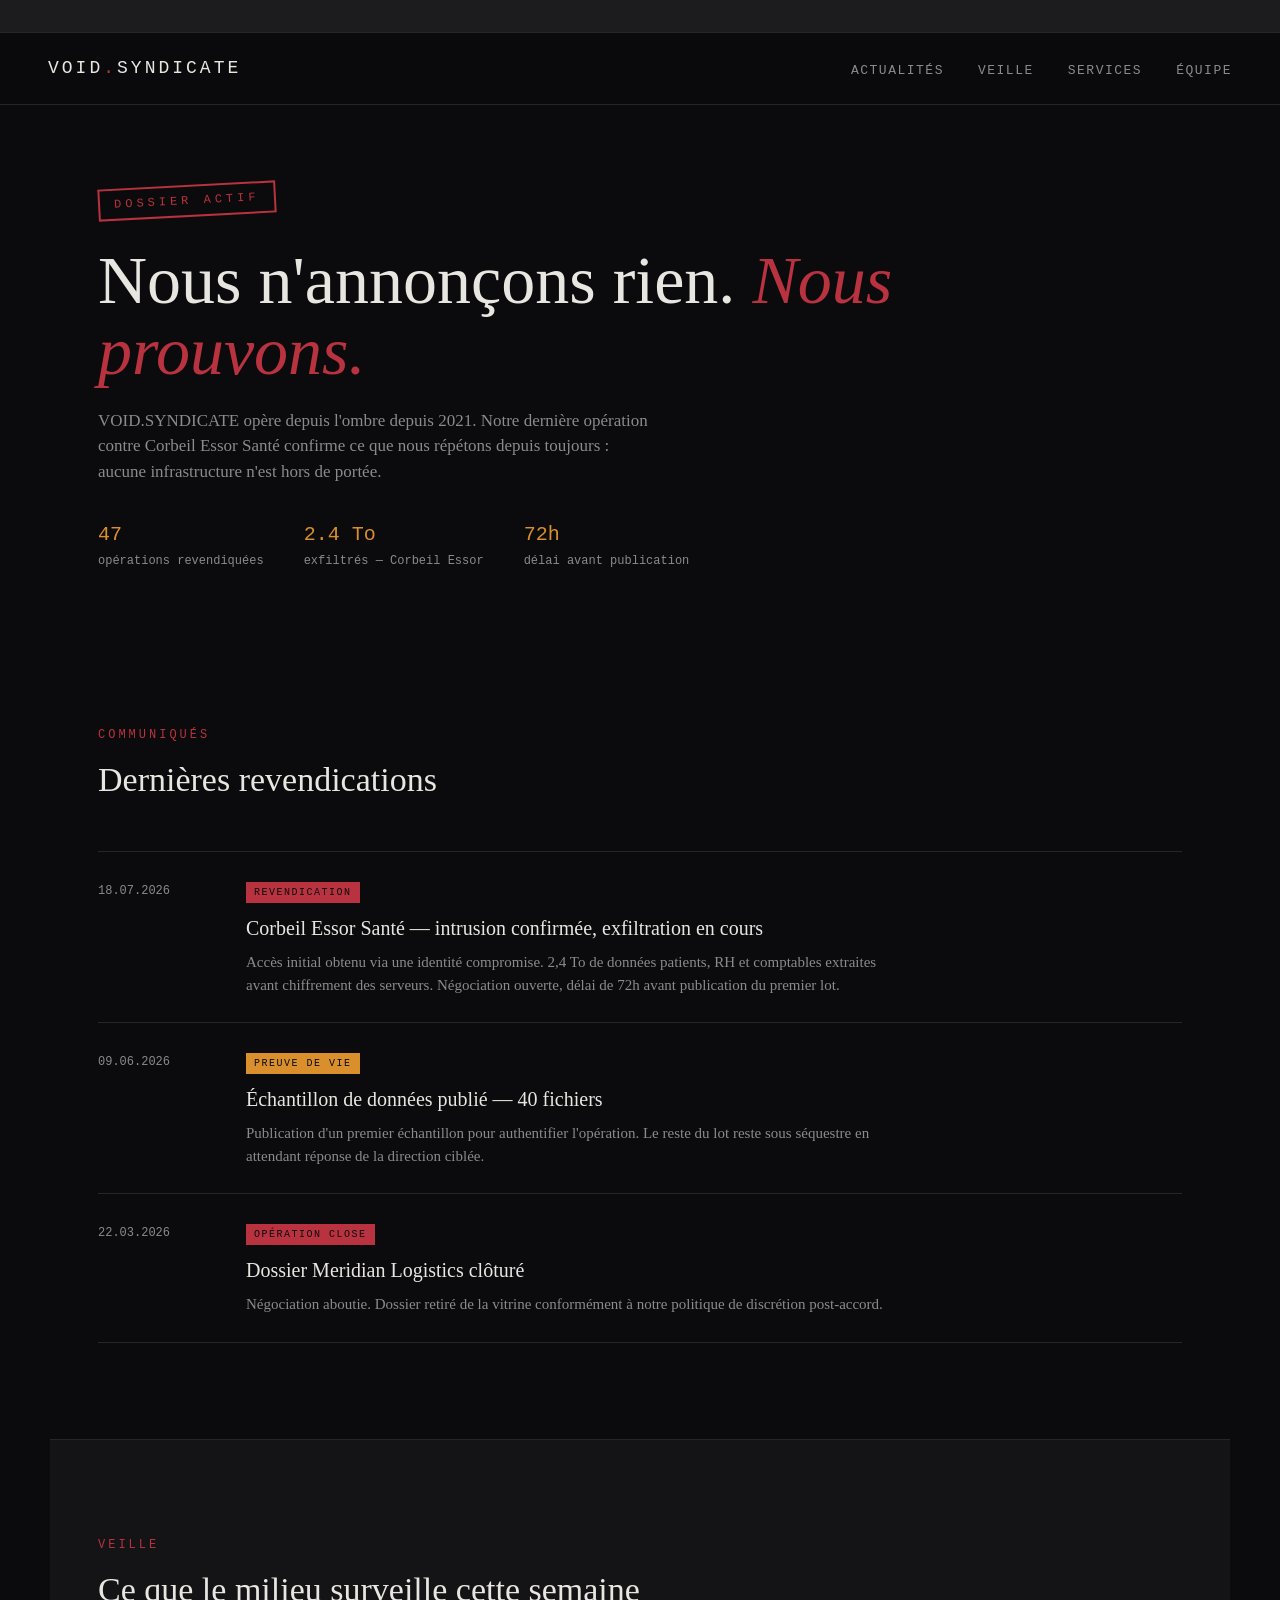
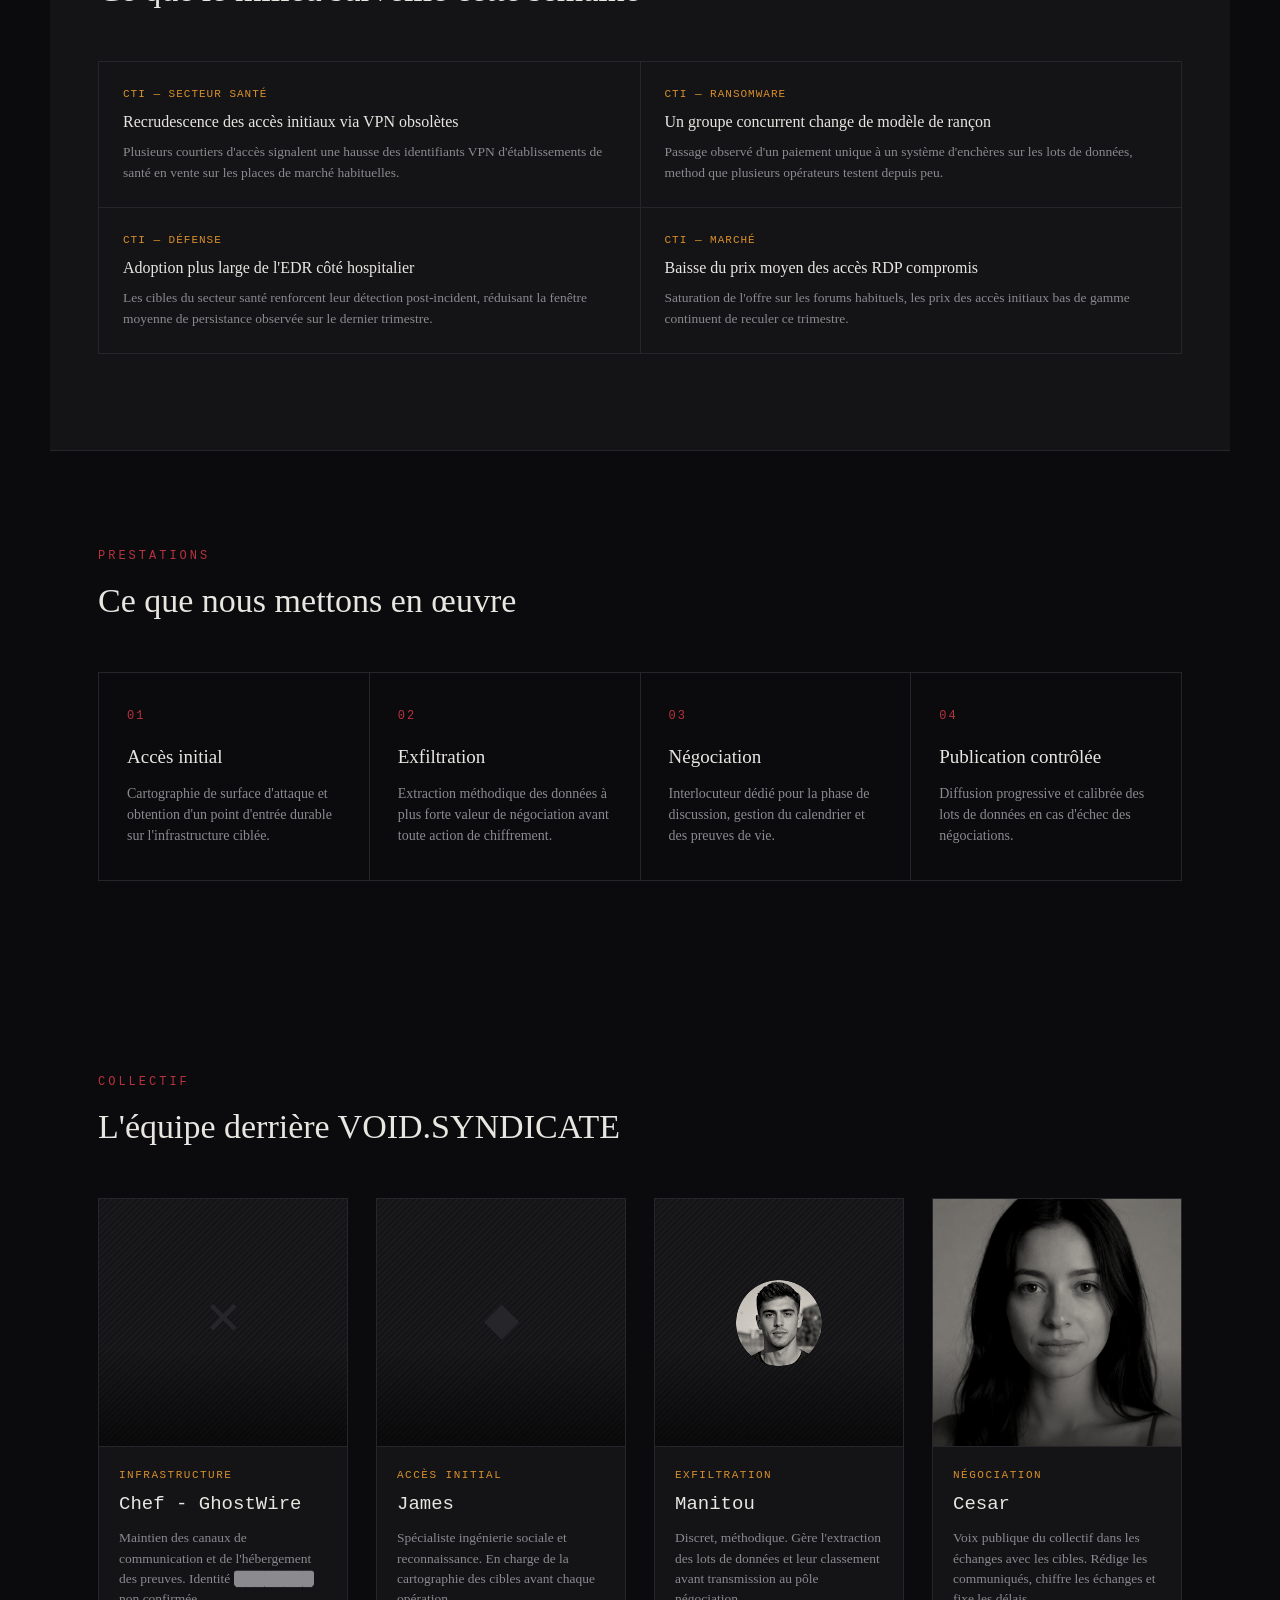
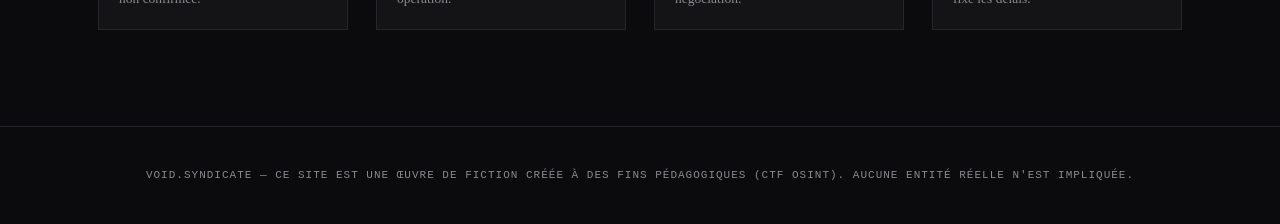
==== index.html @ 008c53ae "Update and rename void-syndicate.html to index.html" ====
<!DOCTYPE html>
<html lang="fr">
<head>
<meta charset="UTF-8">
<title>// VOID.SYNDICATE</title>
<meta name="viewport" content="width=device-width, initial-scale=1">
<link rel="stylesheet" href="style.css">
</head>
<body>

<div id="ticker" class="mono">
  <span>// FLUX EN DIRECT — VOID.SYNDICATE — REVENDICATION #0047 PUBLIÉE — CIBLE : CORBEIL ESSOR SANTÉ — 2,4 TO EXFILTRÉS — DÉLAI DE NÉGOCIATION : 72H — AUCUN PAIEMENT REÇU À CE JOUR — DONNÉES EN COURS DE PUBLICATION PARTIELLE — RESTEZ CONNECTÉS //</span>
</div>

<nav>
  <div class="brand">VOID<span>.</span>SYNDICATE</div>
  <ul>
    <li><a href="#actus">Actualités</a></li>
    <li><a href="#veille">Veille</a></li>
    <li><a href="#services">Services</a></li>
    <li><a href="#equipe">Équipe</a></li>
  </ul>
</nav>

<section id="hero">
  <div class="stamp mono">Dossier actif</div>
  <h1>Nous n'annonçons rien. <em>Nous prouvons.</em></h1>
  <p class="lede">VOID.SYNDICATE opère depuis l'ombre depuis <!--03/10/-->2021. Notre dernière opération contre Corbeil Essor Santé confirme ce que nous répétons depuis toujours&nbsp;: aucune infrastructure n'est hors de portée.</p>
  <div class="hero-meta">
    <div><span>47</span>opérations revendiquées</div>
    <div><span>2.4 To</span>exfiltrés — Corbeil Essor</div>
    <div><span>72h</span>délai avant publication</div>
  </div>
</section>

<section id="actus">
  <div class="eyebrow mono">Communiqués</div>
  <h2 class="section-title">Dernières revendications</h2>

  <div class="news-item">
    <div class="news-date mono">18.07.2026</div>
    <div>
      <span class="tag">Revendication</span>
      <h3><a href="#">Corbeil Essor Santé — intrusion confirmée, exfiltration en cours</a></h3>
      <p>Accès initial obtenu via une identité compromise. 2,4 To de données patients, RH et comptables extraites avant chiffrement des serveurs. Négociation ouverte, délai de 72h avant publication du premier lot.</p>
    </div>
  </div>

  <div class="news-item">
    <div class="news-date mono">09.06.2026</div>
    <div>
      <span class="tag amber">Preuve de vie</span>
      <h3><a href="#">Échantillon de données publié — 40 fichiers</a></h3>
      <p>Publication d'un premier échantillon pour authentifier l'opération. Le reste du lot reste sous séquestre en attendant réponse de la direction ciblée.</p>
    </div>
  </div>

  <div class="news-item">
    <div class="news-date mono">22.03.2026</div>
    <div>
      <span class="tag">Opération close</span>
      <h3><a href="#">Dossier Meridian Logistics clôturé</a></h3>
      <p>Négociation aboutie. Dossier retiré de la vitrine conformément à notre politique de discrétion post-accord.</p>
    </div>
  </div>
</section>

<section id="veille">
  <div class="eyebrow mono">Veille</div>
  <h2 class="section-title">Ce que le milieu surveille cette semaine</h2>
  <div class="feed">
    <div class="feed-item">
      <div class="src mono">CTI — Secteur santé</div>
      <h4>Recrudescence des accès initiaux via VPN obsolètes</h4>
      <p>Plusieurs courtiers d'accès signalent une hausse des identifiants VPN d'établissements de santé en vente sur les places de marché habituelles.</p>
    </div>
    <div class="feed-item">
      <div class="src mono">CTI — Ransomware</div>
      <h4>Un groupe concurrent change de modèle de rançon</h4>
      <p>Passage observé d'un paiement unique à un système d'enchères sur les lots de données, method que plusieurs opérateurs testent depuis peu.</p>
    </div>
    <div class="feed-item">
      <div class="src mono">CTI — Défense</div>
      <h4>Adoption plus large de l'EDR côté hospitalier</h4>
      <p>Les cibles du secteur santé renforcent leur détection post-incident, réduisant la fenêtre moyenne de persistance observée sur le dernier trimestre.</p>
    </div>
    <div class="feed-item">
      <div class="src mono">CTI — Marché</div>
      <h4>Baisse du prix moyen des accès RDP compromis</h4>
      <p>Saturation de l'offre sur les forums habituels, les prix des accès initiaux bas de gamme continuent de reculer ce trimestre.</p>
    </div>
  </div>
</section>

<section id="services">
  <div class="eyebrow mono">Prestations</div>
  <h2 class="section-title">Ce que nous mettons en œuvre</h2>
  <div class="services-grid">
    <div class="service">
      <span class="num mono">01</span>
      <h3>Accès initial</h3>
      <p>Cartographie de surface d'attaque et obtention d'un point d'entrée durable sur l'infrastructure ciblée.</p>
    </div>
    <div class="service">
      <span class="num mono">02</span>
      <h3>Exfiltration</h3>
      <p>Extraction méthodique des données à plus forte valeur de négociation avant toute action de chiffrement.</p>
    </div>
    <div class="service">
      <span class="num mono">03</span>
      <h3>Négociation</h3>
      <p>Interlocuteur dédié pour la phase de discussion, gestion du calendrier et des preuves de vie.</p>
    </div>
    <div class="service">
      <span class="num mono">04</span>
      <h3>Publication contrôlée</h3>
      <p>Diffusion progressive et calibrée des lots de données en cas d'échec des négociations.</p>
    </div>
  </div>
</section>

<section id="equipe">
  <div class="eyebrow mono">Collectif</div>
  <h2 class="section-title">L'équipe derrière VOID.SYNDICATE</h2>
  <div class="team-grid">

    <div class="member le-patron">
      <div class="avatar"><span class="avatar-glyph">✕</span></div>
      <div class="member-body">
        <div class="role mono">Infrastructure</div>
        <h3> Chef - GhostWire</h3>
        <p>Maintien des canaux de communication et de l'hébergement des preuves. Identité <span class="redact">████████</span> non confirmée.</p>
      </div>
    </div>

    <div class="member">
      <div class="avatar"><span class="avatar-glyph">◆</span></div>
      <div class="member-body">
        <div class="role mono">Accès initial</div>
        <h3>James</h3>
        <p>Spécialiste ingénierie sociale et reconnaissance. En charge de la cartographie des cibles avant chaque opération.</p>
      </div>
    </div>

    <div class="member">
      <div class="avatar"><span class="avatar-glyph"><img src="assets/team/manitou.png" alt="MANITOU"></span></div>
      <div class="member-body">
        <div class="role mono">Exfiltration</div>
        <h3>Manitou</h3>
        <p>Discret, méthodique. Gère l'extraction des lots de données et leur classement avant transmission au pôle négociation.</p>
      </div>
    </div>

    <div class="member">
      <div class="avatar"><span class="avatar-glyph"><img src="assets/team/cesarine.png" alt="CESAR"></span></div>
      <div class="member-body">
        <div class="role mono">Négociation</div>
        <h3>Cesar</h3>
        <p>Voix publique du collectif dans les échanges avec les cibles. Rédige les communiqués, chiffre les échanges et fixe les délais.</p>
      </div>
    </div>

  </div>
</section>

<footer class="mono">
  VOID.SYNDICATE — CE SITE EST UNE ŒUVRE DE FICTION CRÉÉE À DES FINS PÉDAGOGIQUES (CTF OSINT). AUCUNE ENTITÉ RÉELLE N'EST IMPLIQUÉE.
</footer>

</body>
</html>
---- style.css ----
:root{
    --void:#0b0b0d;
    --panel:#141416;
    --line:#26262a;
    --paper:#1c1c1f;
    --bone:#e8e6e1;
    --dim:#8a8a8f;
    --blood:#b8323f;
    --amber:#d98f2b;
  }
  *{box-sizing:border-box;}
  html{scroll-behavior:smooth;}
  body{
    margin:0; background:var(--void); color:var(--bone);
    font-family: Georgia, 'Times New Roman', serif;
    line-height:1.5;
  }
  .mono{ font-family:'Courier New', Courier, monospace; }

  /* ---- top ticker ---- */
  #ticker{
    background:var(--paper); border-bottom:1px solid var(--line);
    overflow:hidden; white-space:nowrap; padding:7px 0;
    font-family:'Courier New', monospace; font-size:12px; color:var(--amber);
    letter-spacing:0.5px;
  }
  #ticker span{ display:inline-block; padding-left:100%; animation:scroll 32s linear infinite; }
  @keyframes scroll{ from{transform:translateX(0);} to{transform:translateX(-100%);} }

  /* ---- nav ---- */
  nav{
    display:flex; align-items:center; justify-content:space-between;
    padding:22px 48px; border-bottom:1px solid var(--line);
    position:sticky; top:0; background:rgba(11,11,13,0.92); backdrop-filter:blur(6px); z-index:50;
  }
  .brand{ font-family:'Courier New',monospace; font-size:18px; letter-spacing:3px; color:var(--bone); }
  .brand span{ color:var(--blood); }
  nav ul{ list-style:none; display:flex; gap:34px; margin:0; padding:0; }
  nav a{ color:var(--dim); text-decoration:none; font-size:13px; letter-spacing:1.5px; text-transform:uppercase; font-family:'Courier New',monospace; transition:color 0.2s; }
  nav a:hover, nav a:focus-visible{ color:var(--bone); }

  section{ padding:96px 48px; max-width:1180px; margin:0 auto; }

  /* ---- hero ---- */
  #hero{ padding-top:80px; padding-bottom:60px; position:relative; }
  .stamp{
    display:inline-block; border:2px solid var(--blood); color:var(--blood);
    font-family:'Courier New',monospace; font-size:12px; letter-spacing:4px;
    padding:5px 14px; transform:rotate(-3deg); margin-bottom:28px;
    text-transform:uppercase;
  }
  #hero h1{
    font-size:clamp(38px,6vw,68px); margin:0 0 20px 0; font-weight:400;
    line-height:1.05; max-width:820px;
  }
  #hero h1 em{ font-style:italic; color:var(--blood); }
  #hero p.lede{ color:var(--dim); max-width:560px; font-size:17px; margin-bottom:36px; }
  .hero-meta{ display:flex; gap:40px; font-family:'Courier New',monospace; font-size:12px; color:var(--dim); flex-wrap:wrap; }
  .hero-meta div span{ display:block; color:var(--amber); font-size:20px; margin-bottom:2px; }

  /* ---- section headers ---- */
  .eyebrow{
    font-family:'Courier New',monospace; font-size:12px; letter-spacing:3px;
    color:var(--blood); text-transform:uppercase; margin-bottom:10px;
  }
  h2.section-title{ font-size:34px; font-weight:400; margin:0 0 46px 0; max-width:640px; }

  /* ---- news / actualités ---- */
  .news-item{
    display:grid; grid-template-columns:120px 1fr; gap:28px;
    padding:26px 0; border-top:1px solid var(--line);
  }
  .news-item:last-child{ border-bottom:1px solid var(--line); }
  .news-date{ font-family:'Courier New',monospace; font-size:12px; color:var(--dim); padding-top:4px; }
  .news-item h3{ margin:0 0 8px 0; font-size:20px; font-weight:400; }
  .news-item h3 a{ color:var(--bone); text-decoration:none; border-bottom:1px solid transparent; }
  .news-item h3 a:hover{ border-bottom-color:var(--blood); }
  .news-item p{ color:var(--dim); margin:0; font-size:15px; max-width:640px; }
  .tag{
    display:inline-block; font-family:'Courier New',monospace; font-size:10px;
    letter-spacing:1.5px; text-transform:uppercase; color:var(--void);
    background:var(--blood); padding:3px 8px; margin-bottom:10px;
  }
  .tag.amber{ background:var(--amber); }

  /* ---- veille cyber feed ---- */
  #veille{ background:var(--panel); border-top:1px solid var(--line); border-bottom:1px solid var(--line); }
  .feed{ display:grid; grid-template-columns:1fr 1fr; gap:1px; background:var(--line); border:1px solid var(--line); }
  .feed-item{ background:var(--panel); padding:24px; }
  .feed-item .src{ font-family:'Courier New',monospace; font-size:11px; color:var(--amber); letter-spacing:1px; margin-bottom:8px; text-transform:uppercase; }
  .feed-item h4{ margin:0 0 8px 0; font-size:16px; font-weight:400; }
  .feed-item p{ margin:0; color:var(--dim); font-size:13.5px; }

  /* ---- services ---- */
  .services-grid{ display:grid; grid-template-columns:repeat(auto-fit,minmax(250px,1fr)); gap:1px; background:var(--line); border:1px solid var(--line); }
  .service{ background:var(--void); padding:34px 28px; transition:background 0.25s; }
  .service:hover{ background:var(--paper); }
  .service .num{ font-family:'Courier New',monospace; color:var(--blood); font-size:12px; letter-spacing:2px; margin-bottom:18px; display:block; }
  .service h3{ margin:0 0 12px 0; font-size:19px; font-weight:400; }
  .service p{ color:var(--dim); font-size:14px; margin:0; }

  /* ---- team ---- */
  .team-grid{ display:grid; grid-template-columns:repeat(auto-fit,minmax(240px,1fr)); gap:28px; }
  .member{ border:1px solid var(--line); background:var(--panel); }
  .avatar{
    aspect-ratio:1/1; position:relative; overflow:hidden;
    background:
      repeating-linear-gradient(135deg, #1a1a1d 0 2px, #141416 2px 4px);
    border-bottom:1px solid var(--line);
    display:flex; align-items:center; justify-content:center;
  }
  .avatar::after{
    content:''; position:absolute; inset:0;
    background:linear-gradient(180deg, transparent 60%, rgba(0,0,0,0.6) 100%);
    z-index:1;
  }
  .avatar img{
    width:100%; height:100%; object-fit:cover; object-position:center;
    filter:grayscale(1) contrast(1.15) brightness(0.85) sepia(0.15);
    mix-blend-mode:luminosity;
    display:block;
  }
  .avatar-glyph{ font-family:'Courier New',monospace; font-size:46px; color:var(--line); z-index:1; }
  .member-body{ padding:20px; }
  .member-body .role{ font-family:'Courier New',monospace; font-size:11px; color:var(--amber); letter-spacing:1.5px; text-transform:uppercase; margin-bottom:6px; }
  .member-body h3{ margin:0 0 10px 0; font-size:19px; font-weight:400; font-family:'Courier New',monospace; }
  .member-body p{ margin:0; color:var(--dim); font-size:13.5px; }
  .redact{
    background:var(--dim); color:var(--dim); border-radius:2px; padding:0 2px;
    user-select:none;
  }

  footer{
    border-top:1px solid var(--line); padding:40px 48px; text-align:center;
    font-family:'Courier New',monospace; font-size:11px; color:var(--dim); letter-spacing:1px;
  }

  @media(max-width:720px){
    nav{ padding:18px 22px; } nav ul{ gap:18px; }
    section{ padding:64px 22px; }
    .news-item{ grid-template-columns:1fr; gap:8px; }
    .feed{ grid-template-columns:1fr; }
  }
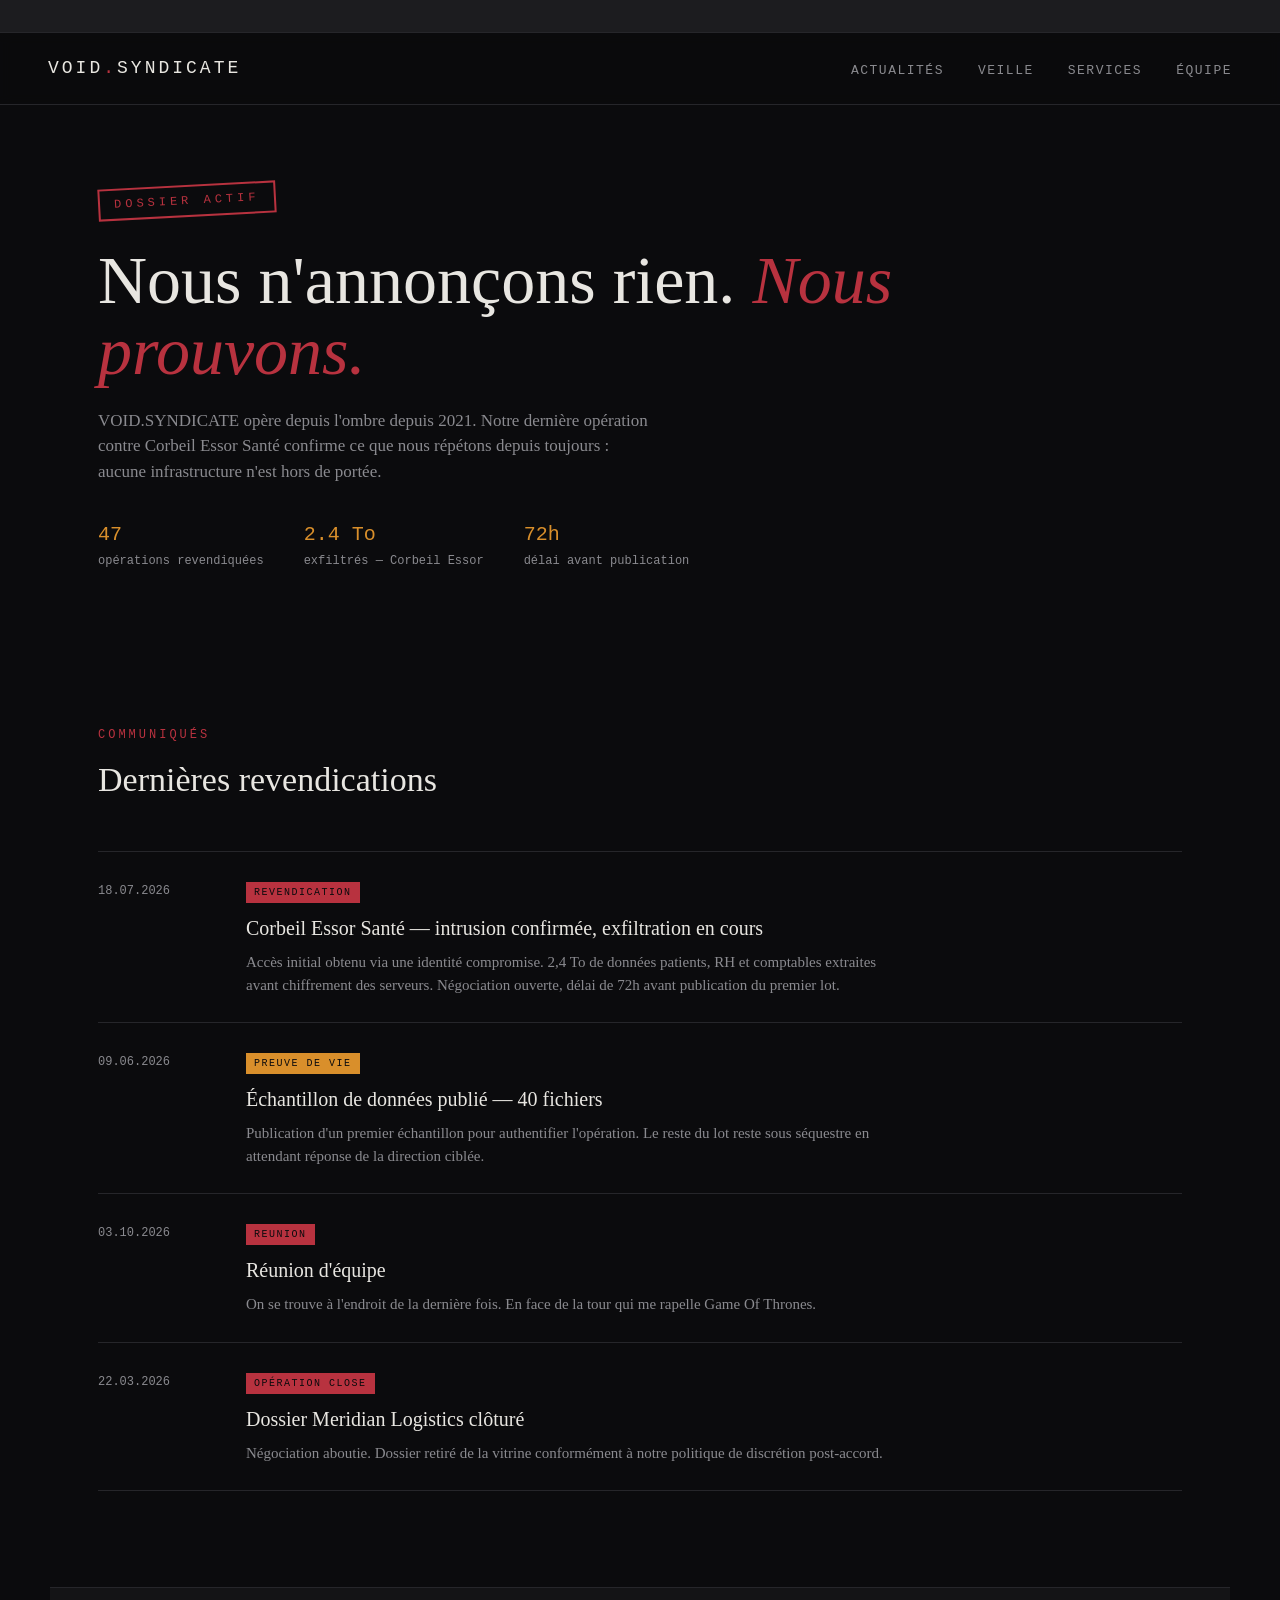
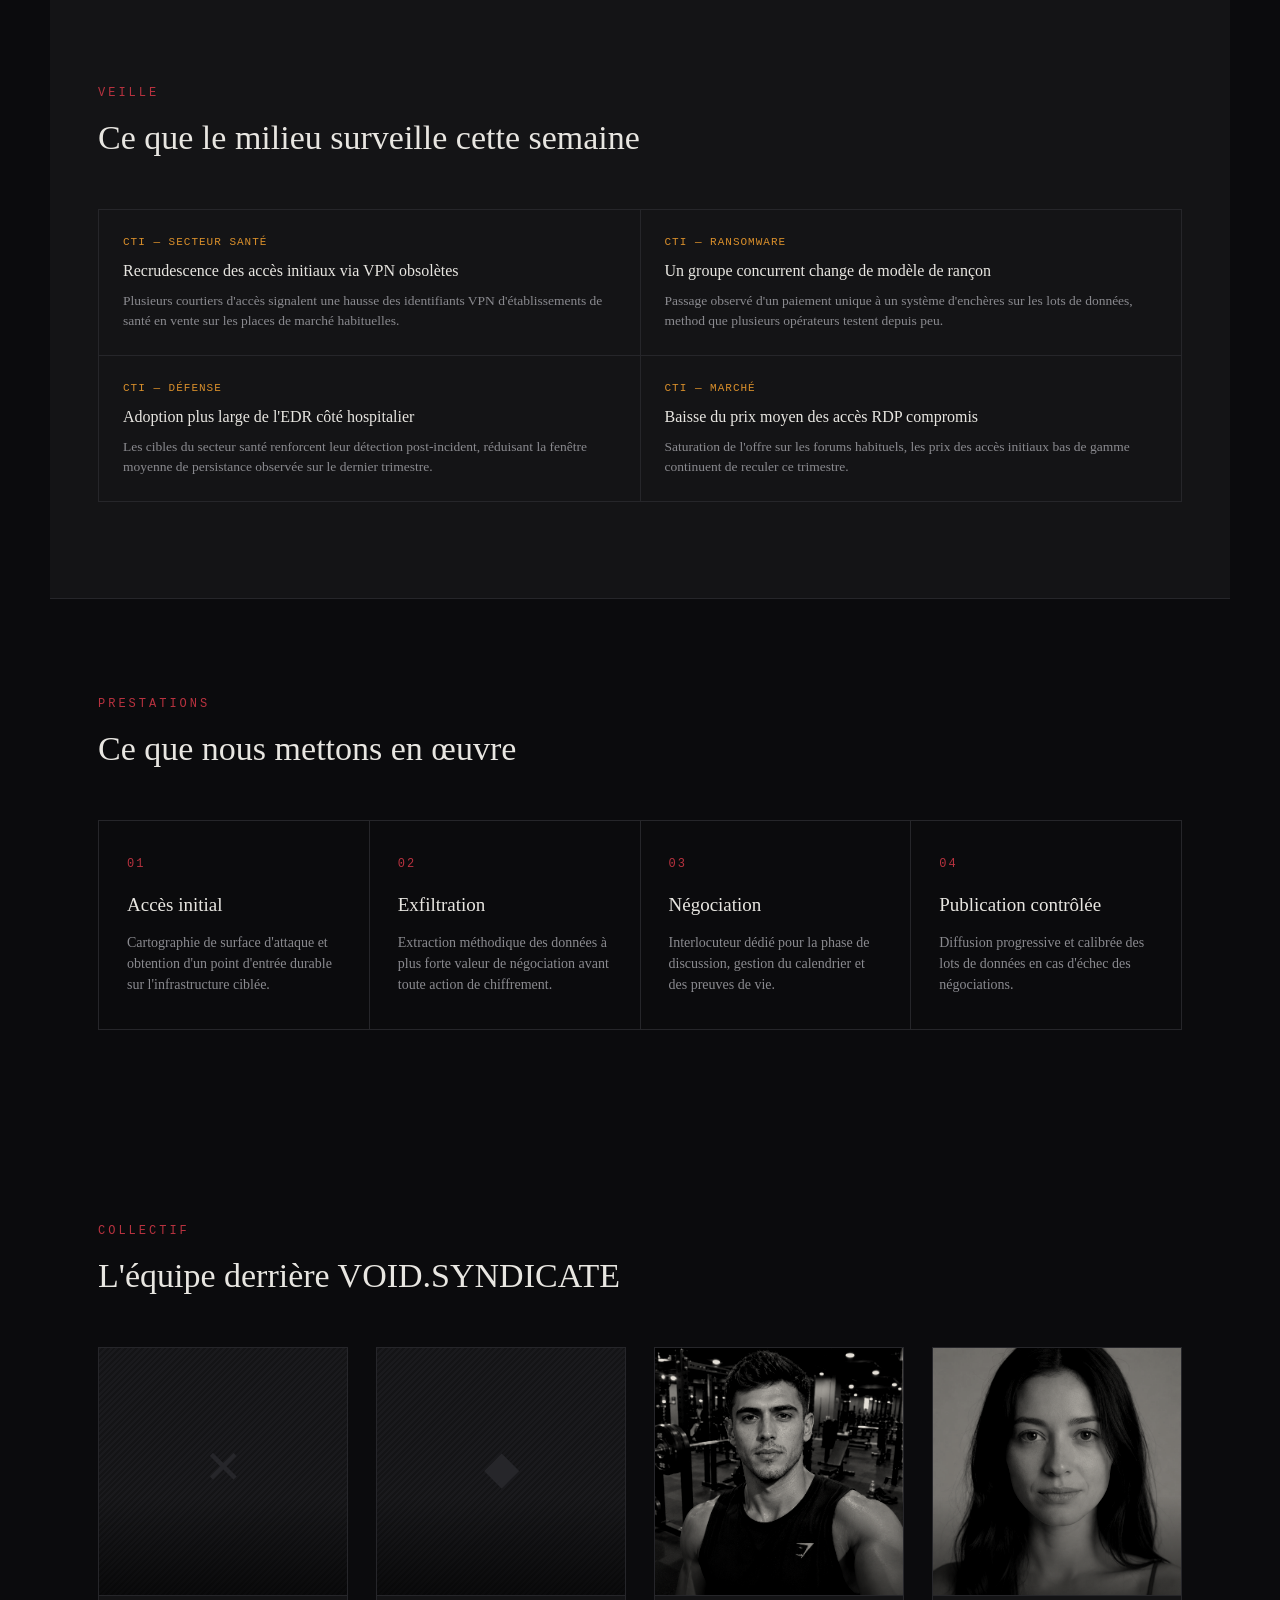
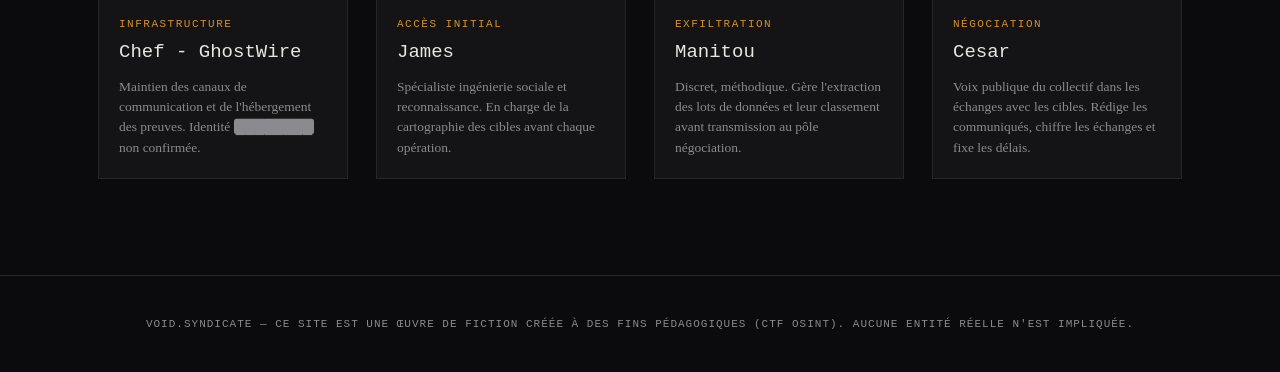
==== commit 38c47f16: "Update index.html" ====
--- a/index.html
+++ b/index.html
@@ -52,6 +52,15 @@
       <span class="tag amber">Preuve de vie</span>
       <h3><a href="#">Échantillon de données publié — 40 fichiers</a></h3>
       <p>Publication d'un premier échantillon pour authentifier l'opération. Le reste du lot reste sous séquestre en attendant réponse de la direction ciblée.</p>
+    </div>
+  </div>
+
+  <div class="news-item">
+    <div class="news-date mono">03.10.2026</div>
+    <div>
+      <span class="tag">reunion</span>
+      <h3><a href="#">Réunion d'équipe</a></h3>
+      <p>On se trouve à l'endroit de la dernière fois. En face de la tour qui me rapelle Game Of Thrones.</p>
     </div>
   </div>
 
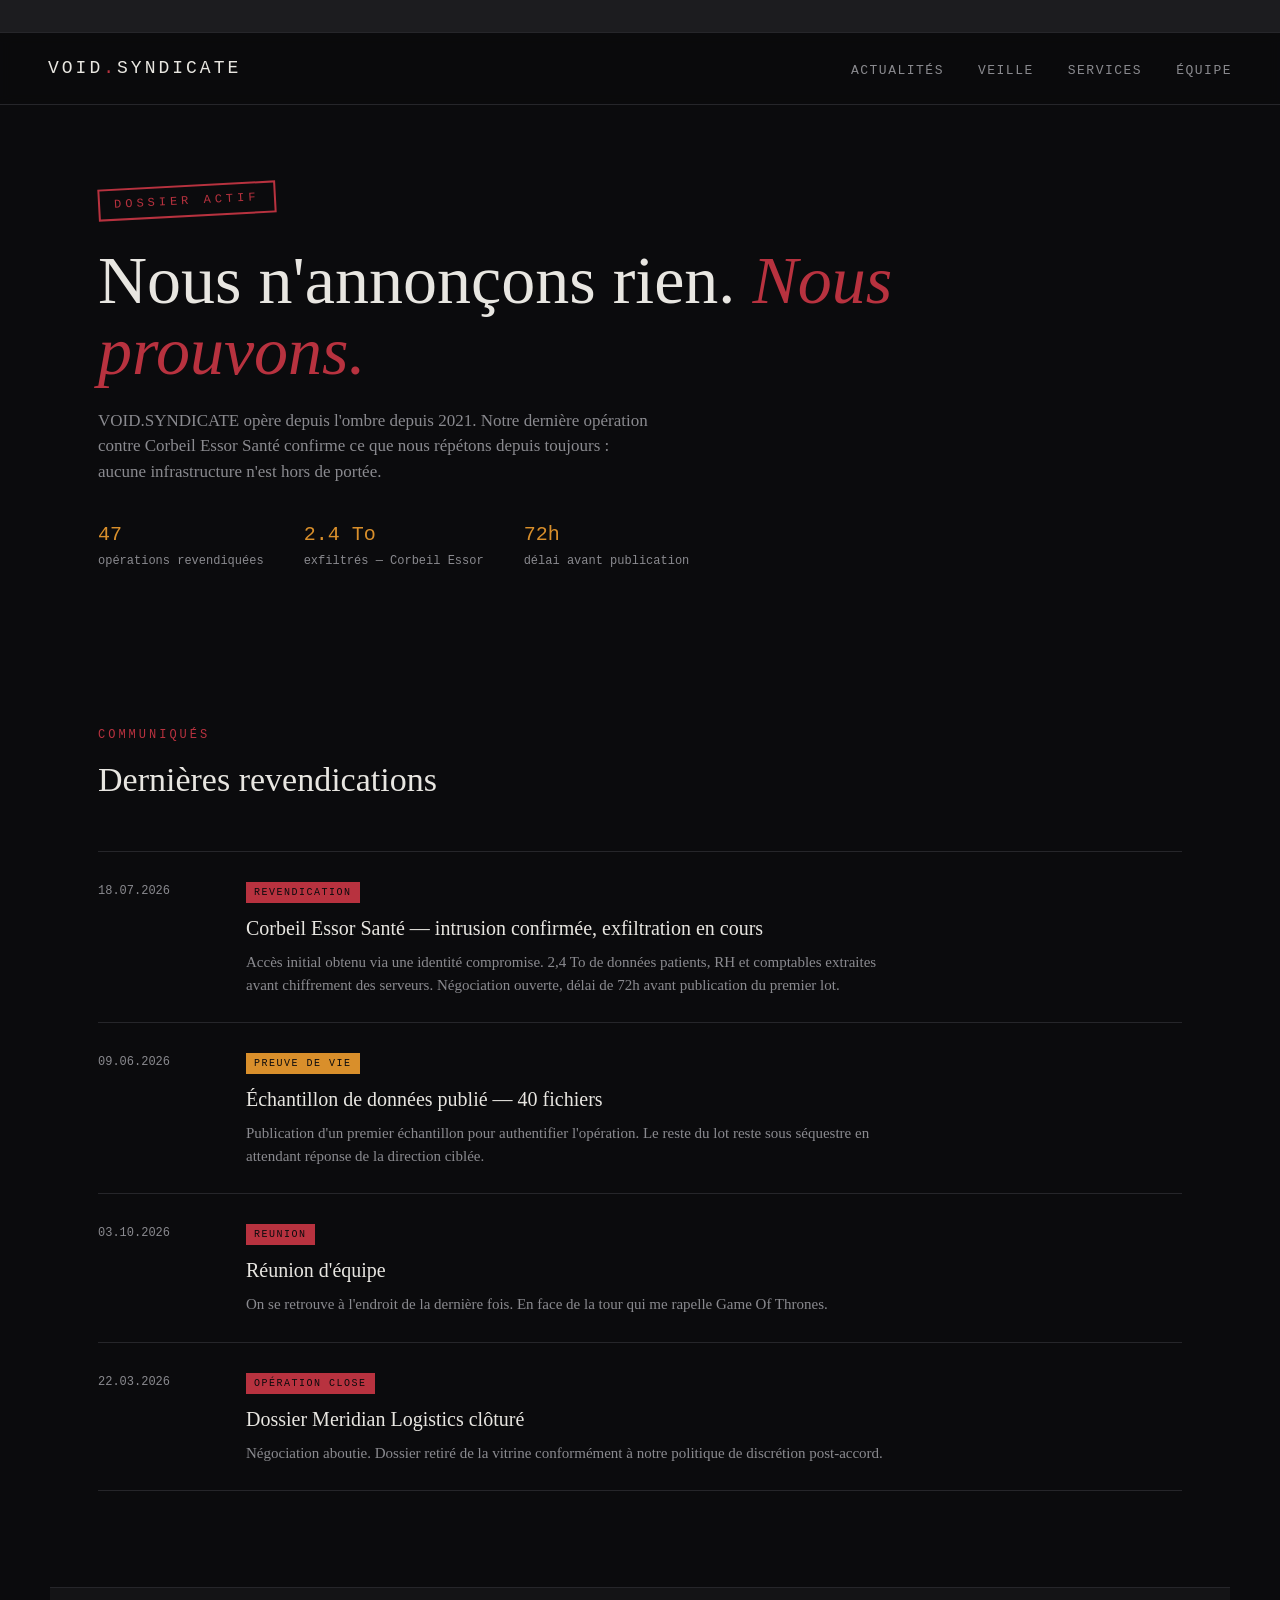
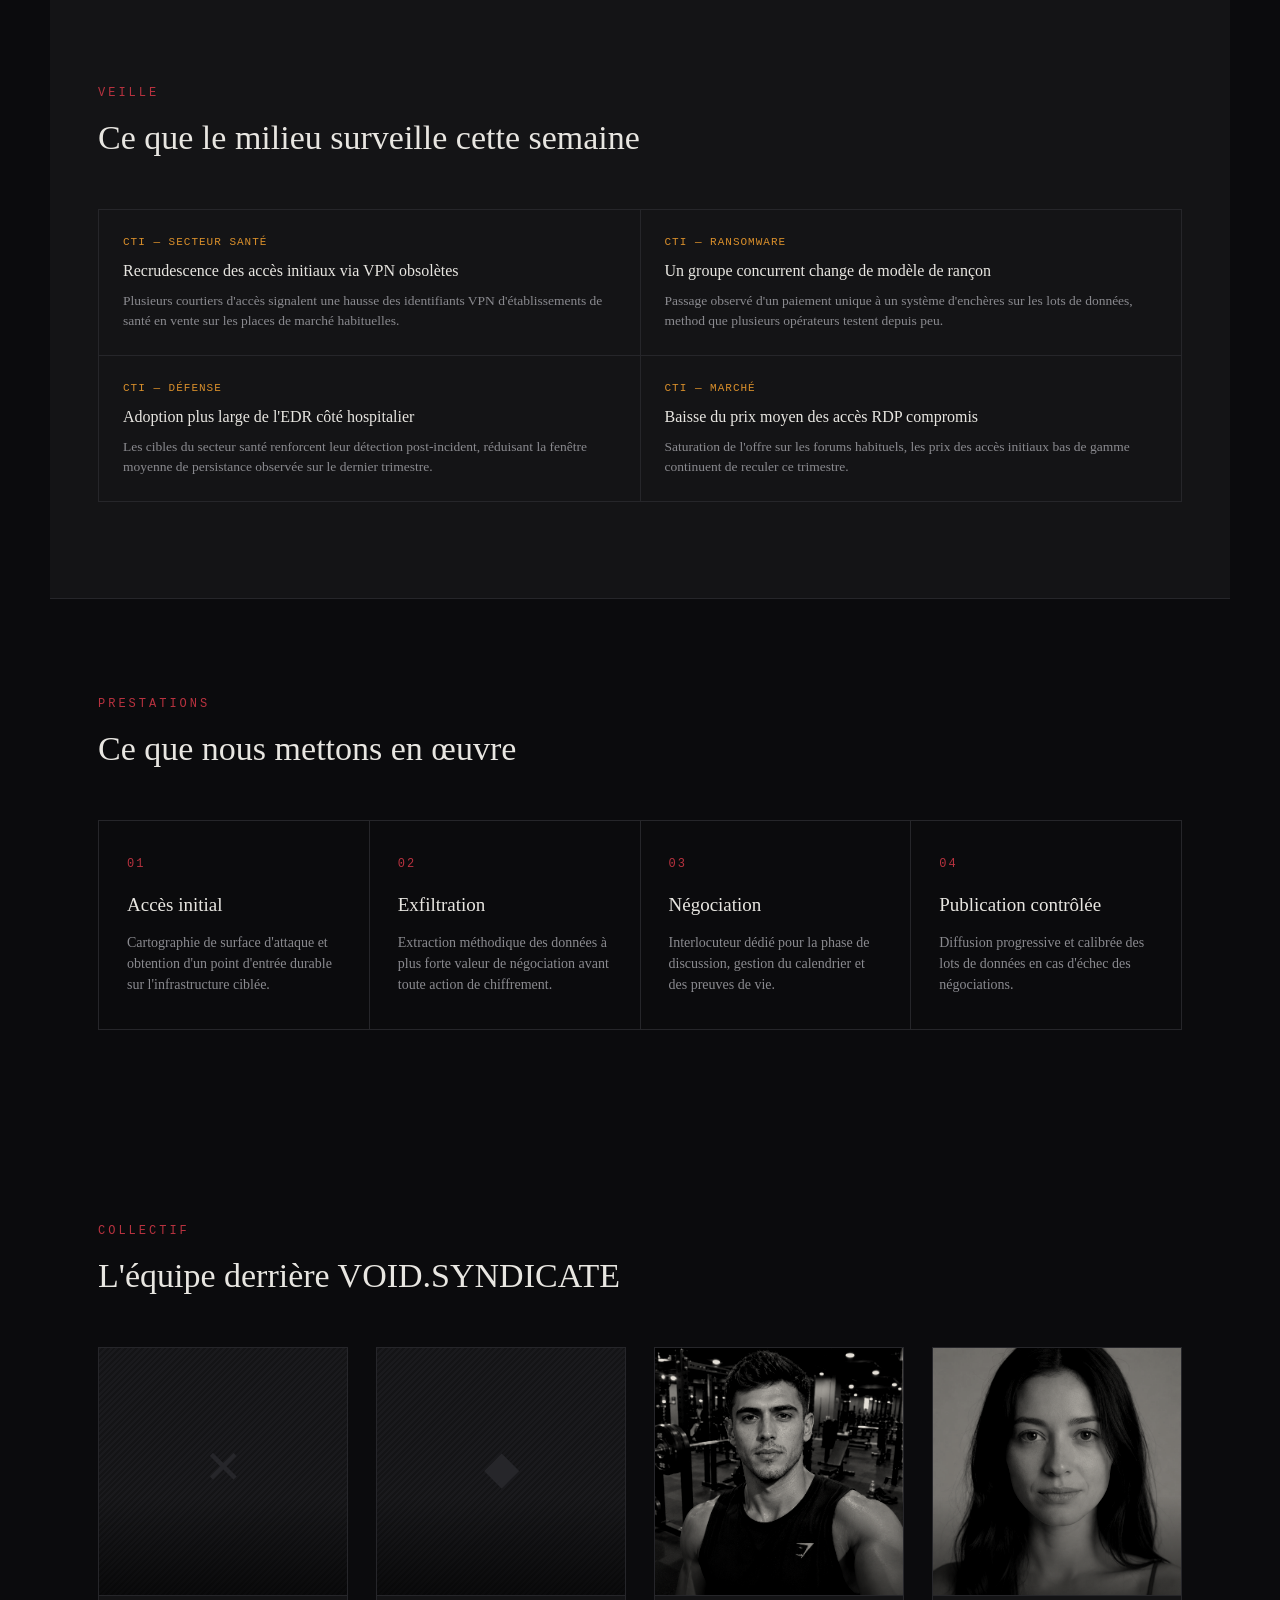
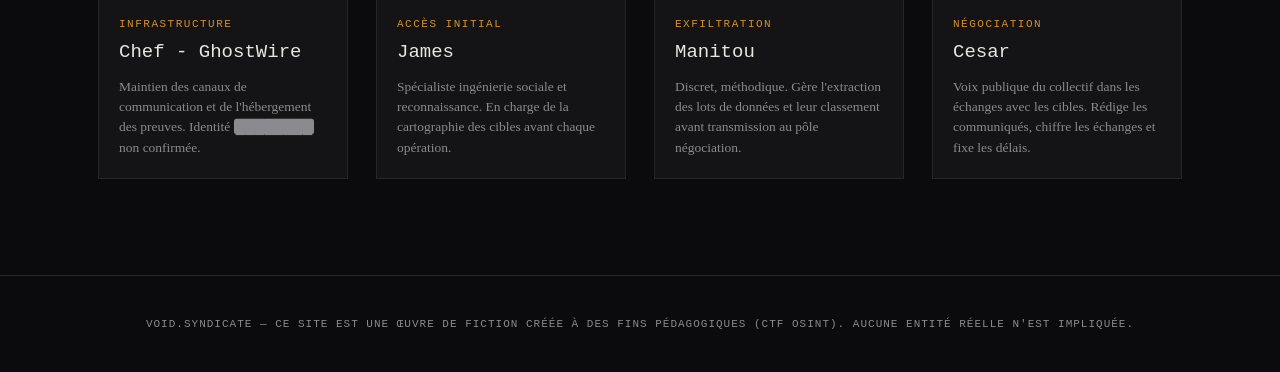
==== commit 0f41083e: "Update index.html" ====
--- a/index.html
+++ b/index.html
@@ -60,7 +60,7 @@
     <div>
       <span class="tag">reunion</span>
       <h3><a href="#">Réunion d'équipe</a></h3>
-      <p>On se trouve à l'endroit de la dernière fois. En face de la tour qui me rapelle Game Of Thrones.</p>
+      <p>On se retrouve à l'endroit de la dernière fois. En face de la tour qui me rapelle Game Of Thrones.</p>
     </div>
   </div>
 
